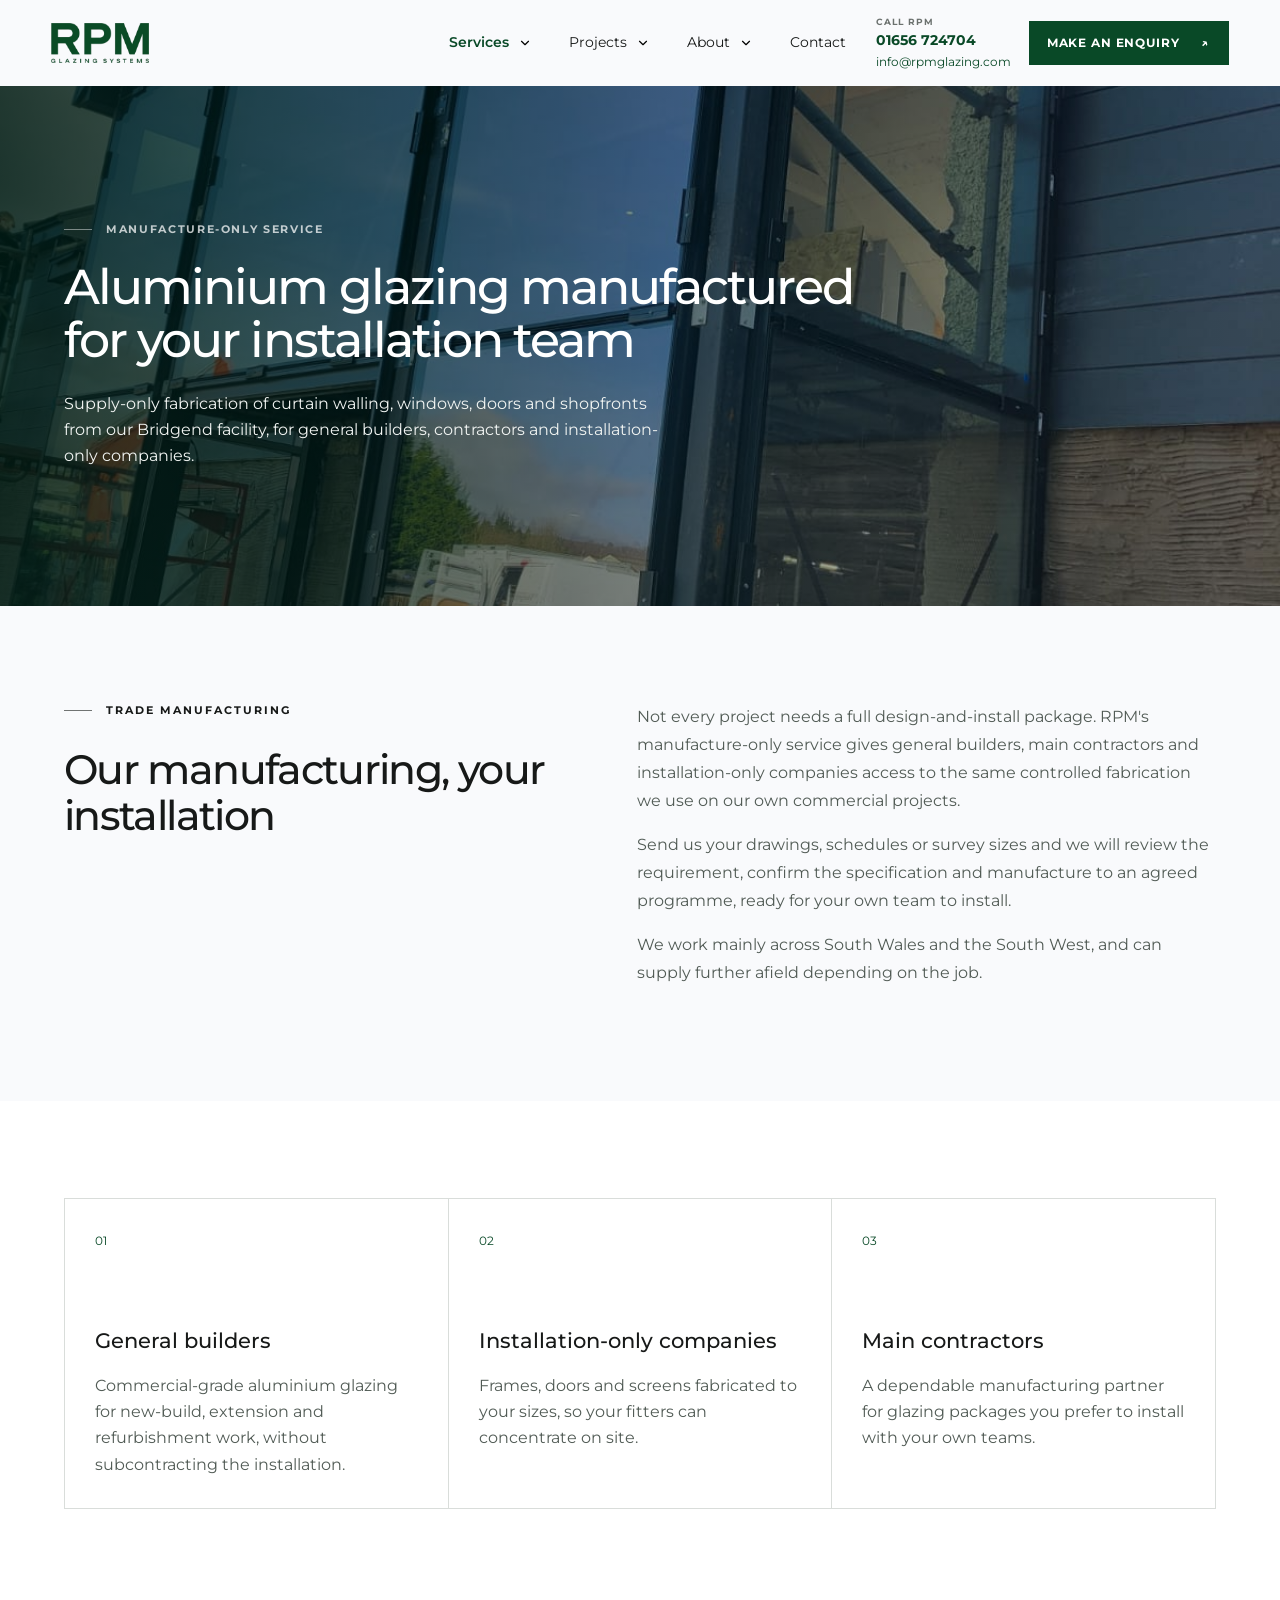
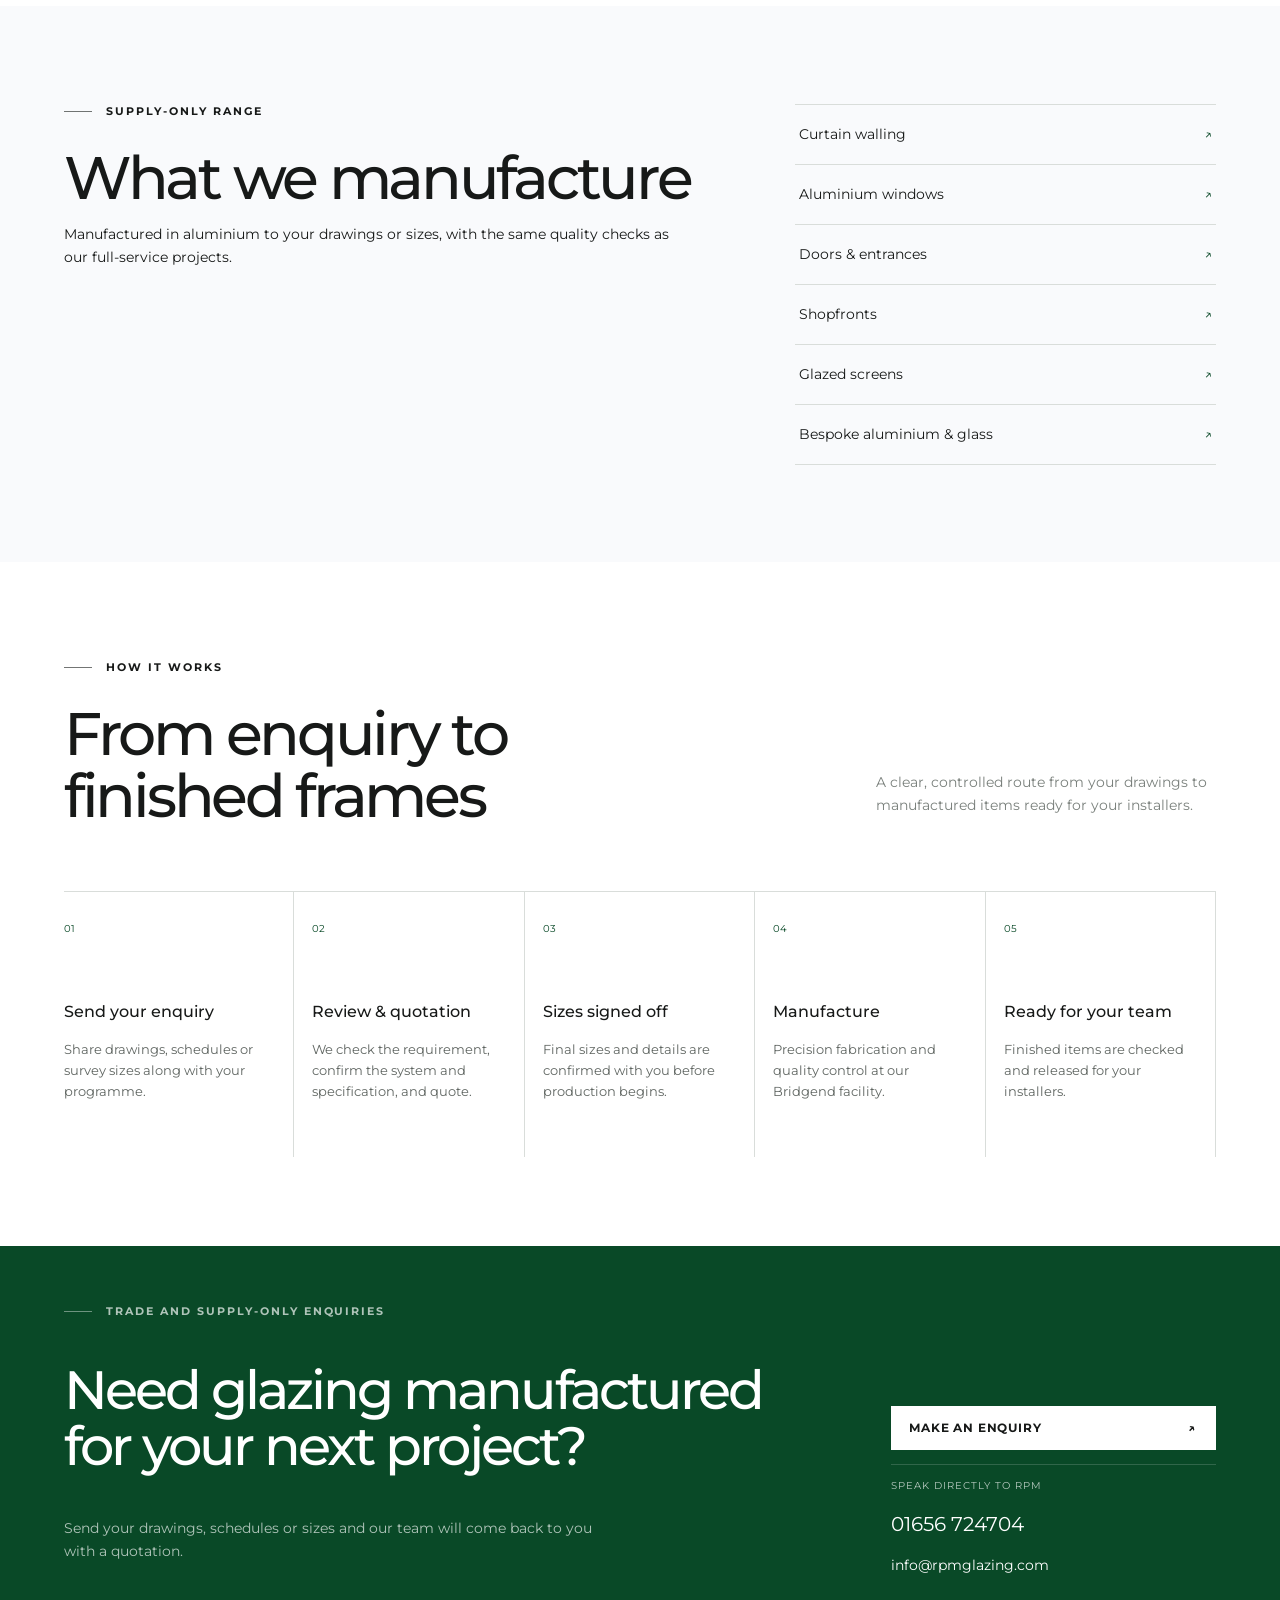
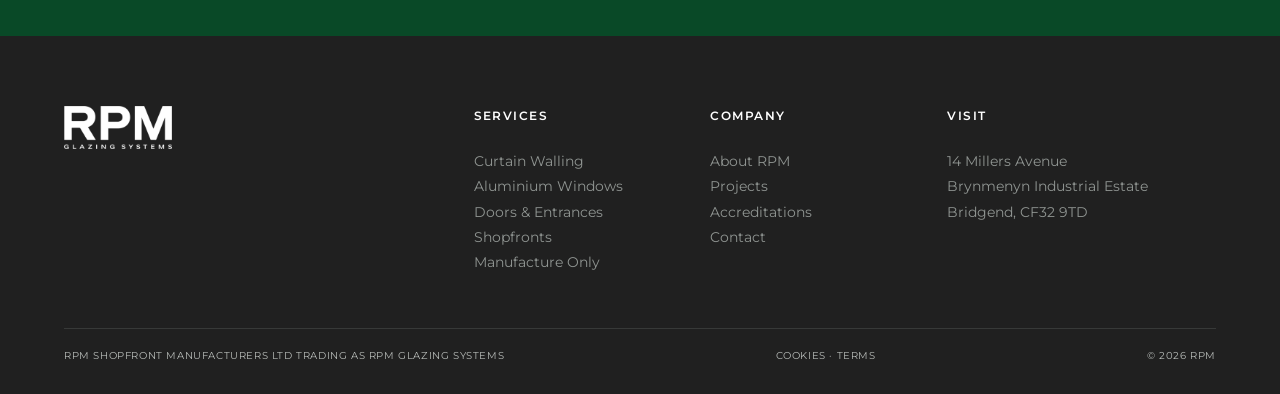
==== manufacture-only/index.html @ 8b3a4f28 "Add ACF-driven Manufacture Only service page Adds a "Manufacture Only" page template and ACF field g" ====
<!doctype html>
<html lang="en-GB">
<head>
    <meta charset="UTF-8">
    <meta name="viewport" content="width=device-width, initial-scale=1">
    <title>Manufacture Only &#8211; RPM Glazing Systems</title>
<meta name='robots' content='noindex, nofollow' />
<link rel='stylesheet' id='rpm-glazing-css' href='theme/style.css' media='all' />
<link rel='stylesheet' id='rpm-readability-css' href='theme/assets/css/readability.css' media='all' />
<link rel="icon" href="uploads/rpm-icon-original.png" sizes="32x32" />
<link rel="icon" href="uploads/rpm-icon-original.png" sizes="192x192" />
<link rel="apple-touch-icon" href="uploads/rpm-icon-original.png" />
<meta name="msapplication-TileImage" content="uploads/rpm-icon-original.png" />
</head>
<body class="wp-singular page-template-default page page-template-template-manufacture-only page-child parent-pageid-14 wp-embed-responsive wp-theme-rpm-glazing rpm-theme">
<a class="screen-reader-text" href="#main-content">Skip to content</a>
<header class="site-header rpm-shell">
    <div class="site-header__inner">
        <a class="site-logo" href="http://rpmshopfronts.itcscloud.co.uk/" aria-label="RPM Glazing Systems home">
            <img width="592" height="237" src="uploads/rpm-logo-original.png" class="rpm-brand-image" alt="RPM Glazing Systems" loading="eager" decoding="async" fetchpriority="high" sizes="(max-width: 592px) 100vw, 592px" />        </a>
        <button class="site-header__toggle" type="button" aria-expanded="false" aria-controls="primary-navigation" aria-label="Open navigation">
            <span></span><span></span>
        </button>
        <nav class="site-nav" id="primary-navigation" aria-label="Primary navigation">
            <ul id="menu-primary-navigation" class="menu"><li id="menu-item-26" class="menu-item menu-item-type-custom menu-item-object-custom current-menu-ancestor current-menu-parent menu-item-has-children menu-item-26"><a href="http://rpmshopfronts.itcscloud.co.uk/services/">Services</a><button class="submenu-toggle" type="button" aria-expanded="false" aria-controls="rpm-submenu-26" aria-label="Show Services pages"><img class="submenu-icon" src="theme/assets/images/chevron-down.svg" width="14" height="14" alt="" aria-hidden="true"></button><ul class="sub-menu" id="rpm-submenu-26">	<li id="menu-item-64" class="menu-item menu-item-type-post_type menu-item-object-page menu-item-64"><a href="http://rpmshopfronts.itcscloud.co.uk/services/curtain-walling/">Curtain Walling</a></li>
	<li id="menu-item-65" class="menu-item menu-item-type-post_type menu-item-object-page menu-item-65"><a href="http://rpmshopfronts.itcscloud.co.uk/services/aluminium-windows/">Aluminium Windows</a></li>
	<li id="menu-item-66" class="menu-item menu-item-type-post_type menu-item-object-page menu-item-66"><a href="http://rpmshopfronts.itcscloud.co.uk/services/doors-entrances/">Doors &#038; Entrances</a></li>
	<li id="menu-item-67" class="menu-item menu-item-type-post_type menu-item-object-page menu-item-67"><a href="http://rpmshopfronts.itcscloud.co.uk/services/shopfronts/">Shopfronts</a></li>
	<li id="menu-item-68" class="menu-item menu-item-type-post_type menu-item-object-page menu-item-68"><a href="http://rpmshopfronts.itcscloud.co.uk/services/rooflights-aovs/">Rooflights &#038; AOVs</a></li>
	<li class="menu-item current-menu-item"><a href="#" aria-current="page">Manufacture Only</a></li>
	<li id="menu-item-69" class="menu-item menu-item-type-post_type menu-item-object-page menu-item-69"><a href="http://rpmshopfronts.itcscloud.co.uk/services/bespoke-glazing/">Bespoke Glazing</a></li>
</ul>
</li>
<li id="menu-item-27" class="menu-item menu-item-type-custom menu-item-object-custom menu-item-has-children menu-item-27"><a href="http://rpmshopfronts.itcscloud.co.uk/projects/">Projects</a><button class="submenu-toggle" type="button" aria-expanded="false" aria-controls="rpm-submenu-27" aria-label="Show Projects pages"><img class="submenu-icon" src="theme/assets/images/chevron-down.svg" width="14" height="14" alt="" aria-hidden="true"></button><ul class="sub-menu" id="rpm-submenu-27">	<li id="menu-item-70" class="menu-item menu-item-type-post_type menu-item-object-rpm_project menu-item-70"><a href="http://rpmshopfronts.itcscloud.co.uk/projects/volvo-bristol/">Volvo, Bristol</a></li>
	<li id="menu-item-71" class="menu-item menu-item-type-post_type menu-item-object-rpm_project menu-item-71"><a href="http://rpmshopfronts.itcscloud.co.uk/projects/bristol-airport/">Bristol Airport</a></li>
	<li id="menu-item-72" class="menu-item menu-item-type-post_type menu-item-object-rpm_project menu-item-72"><a href="http://rpmshopfronts.itcscloud.co.uk/projects/bmw-cardiff/">BMW, Cardiff</a></li>
	<li id="menu-item-73" class="menu-item menu-item-type-post_type menu-item-object-rpm_project menu-item-73"><a href="http://rpmshopfronts.itcscloud.co.uk/projects/cubex-bristol/">Cubex, Bristol</a></li>
</ul>
</li>
<li id="menu-item-28" class="menu-item menu-item-type-custom menu-item-object-custom menu-item-has-children menu-item-28"><a href="http://rpmshopfronts.itcscloud.co.uk/about-rpm/">About</a><button class="submenu-toggle" type="button" aria-expanded="false" aria-controls="rpm-submenu-28" aria-label="Show About pages"><img class="submenu-icon" src="theme/assets/images/chevron-down.svg" width="14" height="14" alt="" aria-hidden="true"></button><ul class="sub-menu" id="rpm-submenu-28">	<li id="menu-item-74" class="menu-item menu-item-type-post_type menu-item-object-page menu-item-74"><a href="http://rpmshopfronts.itcscloud.co.uk/accreditations/">Accreditations</a></li>
</ul>
</li>
<li id="menu-item-75" class="menu-item menu-item-type-post_type menu-item-object-page menu-item-75"><a href="http://rpmshopfronts.itcscloud.co.uk/contact/">Contact</a></li>
</ul>            <div class="site-nav__mobile-actions">
                <a class="rpm-button rpm-button--green" href="http://rpmshopfronts.itcscloud.co.uk/contact/">Make an enquiry</a>
                <a href="tel:01656724704">Call RPM 01656 724704</a>
                                    <a class="site-header__email" href="mailto:info@rpmglazing.com">info@rpmglazing.com</a>
                            </div>
        </nav>
        <div class="site-header__contact">
            <a class="site-header__phone" href="tel:01656724704">
                <span>Call RPM</span>
                <strong>01656 724704</strong>
            </a>
                            <a class="site-header__email" href="mailto:info@rpmglazing.com">info@rpmglazing.com</a>
                    </div>
        <a class="rpm-button rpm-button--green site-header__cta" href="http://rpmshopfronts.itcscloud.co.uk/contact/">Make an enquiry</a>
    </div>
</header>

<main id="main-content" class="rpm-shell">
    <section class="inner-hero" style="background-image:url('uploads/project-april-12-original.jpg')">
        <div class="rpm-wrap inner-hero__content">
            <p class="rpm-eyebrow">Manufacture-only service</p>            <h1 class="rpm-title">Aluminium glazing manufactured for your installation team</h1>
            <p>Supply-only fabrication of curtain walling, windows, doors and shopfronts from our Bridgend facility, for general builders, contractors and installation-only companies.</p>        </div>
    </section>

        <section class="rpm-section rpm-section--pale">
        <div class="rpm-wrap inner-intro">
            <div>
                <p class="rpm-eyebrow">Trade manufacturing</p>                <h2 class="rpm-section-title">Our manufacturing, your installation</h2>            </div>
            <div class="inner-intro__body">
                <p>Not every project needs a full design-and-install package. RPM's manufacture-only service gives general builders, main contractors and installation-only companies access to the same controlled fabrication we use on our own commercial projects.</p>
<p>Send us your drawings, schedules or survey sizes and we will review the requirement, confirm the specification and manufacture to an agreed programme, ready for your own team to install.</p>
<p>We work mainly across South Wales and the South West, and can supply further afield depending on the job.</p>            </div>
        </div>
    </section>
    
        <section class="rpm-section rpm-section--white">
        <div class="rpm-wrap">
            <div class="highlights-grid">
                                    <article class="highlight">
                        <small>01</small>
                        <h3>General builders</h3>
                        <p>Commercial-grade aluminium glazing for new-build, extension and refurbishment work, without subcontracting the installation.</p>                    </article>
                                    <article class="highlight">
                        <small>02</small>
                        <h3>Installation-only companies</h3>
                        <p>Frames, doors and screens fabricated to your sizes, so your fitters can concentrate on site.</p>                    </article>
                                    <article class="highlight">
                        <small>03</small>
                        <h3>Main contractors</h3>
                        <p>A dependable manufacturing partner for glazing packages you prefer to install with your own teams.</p>                    </article>
                            </div>
        </div>
    </section>
    
        <section class="rpm-section rpm-section--pale">
        <div class="rpm-wrap service-detail-grid">
            <div>
                <p class="rpm-eyebrow">Supply-only range</p>                <h2 class="rpm-section-title">What we manufacture</h2>                <p>Manufactured in aluminium to your drawings or sizes, with the same quality checks as our full-service projects.</p>            </div>
            <ul class="service-detail-list">
                                    <li>Curtain walling</li>
                                    <li>Aluminium windows</li>
                                    <li>Doors &amp; entrances</li>
                                    <li>Shopfronts</li>
                                    <li>Glazed screens</li>
                                    <li>Bespoke aluminium &amp; glass</li>
                            </ul>
        </div>
    </section>
    
        <section class="rpm-section rpm-section--white home-process">
        <div class="rpm-wrap">
            <p class="rpm-eyebrow">How it works</p>            <div class="process-heading">
                <h2 class="rpm-section-title">From enquiry to finished frames</h2>                <p>A clear, controlled route from your drawings to manufactured items ready for your installers.</p>            </div>
            <div class="process-grid">
                                    <article class="process-step">
                        <small>01</small>
                        <h3>Send your enquiry</h3>
                        <p>Share drawings, schedules or survey sizes along with your programme.</p>                    </article>
                                    <article class="process-step">
                        <small>02</small>
                        <h3>Review &amp; quotation</h3>
                        <p>We check the requirement, confirm the system and specification, and quote.</p>                    </article>
                                    <article class="process-step">
                        <small>03</small>
                        <h3>Sizes signed off</h3>
                        <p>Final sizes and details are confirmed with you before production begins.</p>                    </article>
                                    <article class="process-step">
                        <small>04</small>
                        <h3>Manufacture</h3>
                        <p>Precision fabrication and quality control at our Bridgend facility.</p>                    </article>
                                    <article class="process-step">
                        <small>05</small>
                        <h3>Ready for your team</h3>
                        <p>Finished items are checked and released for your installers.</p>                    </article>
                            </div>
        </div>
    </section>
    
        <section class="rpm-section rpm-section--green enquiry-strip">
        <div class="rpm-wrap enquiry-strip__inner">
            <div>
                <p class="rpm-eyebrow">Trade and supply-only enquiries</p>                <h2 class="rpm-section-title">Need glazing manufactured for your next project?</h2>
                <p>Send your drawings, schedules or sizes and our team will come back to you with a quotation.</p>            </div>
            <div class="enquiry-strip__action">
                                    <a class="rpm-button" href="http://rpmshopfronts.itcscloud.co.uk/contact/">Make an enquiry</a>
                                                    <small>Speak directly to RPM</small>                    <a href="tel:01656724704"><strong>01656 724704</strong></a>
                                                    <a href="mailto:info@rpmglazing.com">info@rpmglazing.com</a>
                            </div>
        </div>
    </section>
    </main>
<footer class="site-footer rpm-shell">
    <div class="site-footer__grid">
        <div class="site-footer__brand">
            <a class="site-footer__logo" href="http://rpmshopfronts.itcscloud.co.uk/" aria-label="RPM Glazing Systems home">
                <img width="592" height="237" src="uploads/rpm-logo-light-original.png" class="rpm-brand-image" alt="RPM Glazing Systems" loading="eager" decoding="async" sizes="(max-width: 592px) 100vw, 592px" />            </a>
        </div>
        <div>
            <h2 class="site-footer__heading">Services</h2>
            <ul>
                                    <li><a href="http://rpmshopfronts.itcscloud.co.uk/services/curtain-walling/">Curtain Walling</a></li>
                                    <li><a href="http://rpmshopfronts.itcscloud.co.uk/services/aluminium-windows/">Aluminium Windows</a></li>
                                    <li><a href="http://rpmshopfronts.itcscloud.co.uk/services/doors-entrances/">Doors &amp; Entrances</a></li>
                                    <li><a href="http://rpmshopfronts.itcscloud.co.uk/services/shopfronts/">Shopfronts</a></li>
                                    <li><a href="#">Manufacture Only</a></li>
                            </ul>
        </div>
        <div>
            <h2 class="site-footer__heading">Company</h2>
            <ul>
                <li><a href="http://rpmshopfronts.itcscloud.co.uk/about-rpm/">About RPM</a></li>
                <li><a href="http://rpmshopfronts.itcscloud.co.uk/projects/">Projects</a></li>
                <li><a href="http://rpmshopfronts.itcscloud.co.uk/accreditations/">Accreditations</a></li>
                <li><a href="http://rpmshopfronts.itcscloud.co.uk/contact/">Contact</a></li>
            </ul>
        </div>
        <div>
            <h2 class="site-footer__heading">Visit</h2>
            <address>14 Millers Avenue<br />
Brynmenyn Industrial Estate<br />
Bridgend, CF32 9TD</address>
        </div>
    </div>
    <div class="site-footer__bottom">
        <span>RPM Shopfront Manufacturers Ltd trading as RPM Glazing Systems</span>
        <span><a href="http://rpmshopfronts.itcscloud.co.uk/cookie-policy/">Cookies</a> · <a href="http://rpmshopfronts.itcscloud.co.uk/terms-of-use/">Terms</a></span>
        <span>© 2026 RPM</span>
    </div>
</footer>

<script id="rpm-glazing-js" src="theme/assets/js/site.js"></script>

</body>
</html>
---- manufacture-only/theme/style.css ----
/*
Theme Name: RPM Glazing Systems
Theme URI: https://rpmshopfronts.itcscloud.co.uk/
Author: ITCS
Description: Bespoke ACF-powered theme for RPM Glazing Systems.
Version: 1.2.5
Text Domain: rpm-glazing
*/

@font-face {
  font-family: Montserrat;
  src: url('assets/fonts/Montserrat.ttf') format('truetype');
  font-style: normal;
  font-weight: 100 900;
  font-display: swap;
}

:root {
  --rpm-green: #094927;
  --rpm-green-dark: #063a1f;
  --rpm-black: #202020;
  --rpm-ink: #171918;
  --rpm-muted: #6f7471;
  --rpm-line: #d9ddda;
  --rpm-pale: #f9fafc;
  --rpm-contact: #eef2f3;
  --rpm-white: #ffffff;
  --rpm-gutter: clamp(24px, 5vw, 76px);
  --rpm-section: clamp(84px, 7.6vw, 110px);
  --rpm-display: clamp(3.2rem, 5.3vw, 4.75rem);
}

* { box-sizing: border-box; }
html { scroll-behavior: smooth; }
body {
  margin: 0;
  background: var(--rpm-pale);
  color: var(--rpm-ink);
  font-family: Montserrat, Arial, sans-serif;
  font-size: 14px;
  line-height: 1.55;
  -webkit-font-smoothing: antialiased;
}
body.menu-open { overflow: hidden; }
img { display: block; max-width: 100%; height: auto; }
a { color: inherit; text-decoration: none; }
a:focus-visible, button:focus-visible { outline: 2px solid currentColor; outline-offset: 5px; }
button, input, select, textarea { font: inherit; }

.screen-reader-text {
  position: absolute !important;
  width: 1px; height: 1px;
  overflow: hidden;
  clip: rect(1px, 1px, 1px, 1px);
  white-space: nowrap;
}
.screen-reader-text:focus,
.screen-reader-text:focus-visible {
  width: auto;
  height: auto;
  clip: auto;
  overflow: visible;
  white-space: normal;
  top: 12px;
  left: 12px;
  z-index: 1000;
  padding: 12px 16px;
  background: #fff;
  color: var(--rpm-ink);
  box-shadow: 0 0 0 3px var(--rpm-green);
}

.rpm-shell { width: 100%; margin-inline: auto; }
.rpm-wrap { width: 100%; padding-inline: var(--rpm-gutter); }
.rpm-section { padding-block: var(--rpm-section); }
.rpm-section--white { background: #fff; }
.rpm-section--pale { background: var(--rpm-pale); }
.rpm-section--dark { background: var(--rpm-black); color: #fff; }
.rpm-section--green { background: var(--rpm-green); color: #fff; }

.rpm-eyebrow {
  display: flex;
  align-items: center;
  gap: 14px;
  margin: 0 0 44px;
  color: inherit;
  font-size: .69rem;
  font-weight: 700;
  letter-spacing: .19em;
  line-height: 1.2;
  text-transform: uppercase;
}
.rpm-eyebrow::before { content: ""; width: 28px; height: 1px; background: currentColor; opacity: .6; }
.rpm-display,
.rpm-title,
.rpm-section-title {
  margin: 0;
  font-weight: 400;
  letter-spacing: -.055em;
  line-height: .98;
}
.rpm-display { font-size: var(--rpm-display); }
.rpm-title { font-size: clamp(3rem, 5.4vw, 6rem); }
.rpm-section-title { font-size: clamp(2.7rem, 4.6vw, 5.1rem); }
.rpm-copy { color: var(--rpm-muted); }
.rpm-copy p:first-child { margin-top: 0; }
.rpm-copy p:last-child { margin-bottom: 0; }

.rpm-button,
.rpm-text-link {
  display: inline-flex;
  align-items: center;
  justify-content: space-between;
  gap: 34px;
  font-size: .57rem;
  font-weight: 700;
  letter-spacing: .11em;
  text-transform: uppercase;
}
.rpm-button { min-width: 154px; padding: 17px 18px; background: #fff; color: var(--rpm-ink); }
.rpm-button--green { background: var(--rpm-green); color: #fff; }
.rpm-button--dark { background: var(--rpm-black); color: #fff; }
.rpm-button { transition: background-color .18s, color .18s, box-shadow .18s; }
.rpm-button:hover { background: #e4ebe7; color: var(--rpm-green); box-shadow: inset 0 0 0 1px currentColor; }
.rpm-button--green:hover, .rpm-button--dark:hover { background: #126b3d; color: #fff; }
.rpm-text-link:hover { color: var(--rpm-green); }
.rpm-section--green .rpm-text-link:hover { color: #fff; }
.rpm-button:disabled { cursor: wait; opacity: .65; }
.rpm-button::after,
.rpm-text-link::after { content: "↗" / ""; width: 10px; flex: 0 0 10px; font-size: 12px; line-height: 1; }
.rpm-text-link { padding: 0 0 8px; border-bottom: 1px solid currentColor; }

/* Header */
.site-header { position: relative; z-index: 50; min-height: 88px; background: #fff; }
.site-header__inner { min-height: 88px; display: flex; align-items: center; gap: 34px; padding-inline: var(--rpm-gutter); }
.site-logo { display: inline-grid; color: var(--rpm-green); line-height: 1; margin-right: auto; }
.site-logo .rpm-brand-image { width: 108px; height: auto; object-fit: contain; }
.site-footer__logo .rpm-brand-image { width: 108px; height: auto; object-fit: contain; filter: brightness(0) invert(1); }
.site-logo__rpm { font-size: 2.25rem; font-weight: 800; letter-spacing: -.05em; }
.site-logo__sub { margin-top: 2px; font-size: .46rem; font-weight: 700; letter-spacing: .27em; }
.site-nav ul { display: flex; align-items: center; gap: 32px; list-style: none; margin: 0; padding: 0; }
.site-nav__mobile-actions { display: none; }
.site-nav a { font-size: .68rem; }
.site-nav a:hover, .site-nav .current-menu-item > a { color: var(--rpm-green); }
.site-header__phone { display: grid; gap: 1px; }
.site-header__phone span { color: #6b716e; font-size: .53rem; font-weight: 700; letter-spacing: .12em; text-transform: uppercase; }
.site-header__phone strong { color: var(--rpm-green); font-size: .92rem; }
.site-header__cta { min-width: 154px; }
.site-header__toggle { display: none; border: 0; background: none; padding: 8px; }
.site-header__toggle span { display: block; width: 27px; height: 2px; margin: 6px 0; background: var(--rpm-ink); }

/* Home hero */
.home-hero {
  position: relative;
  min-height: min(821px, calc(100vh - 88px));
  display: flex;
  align-items: stretch;
  overflow: hidden;
  color: #fff;
  background: #18302b top center / contain no-repeat;
}
.home-hero::before { content: ""; position: absolute; inset: 0; background: linear-gradient(90deg, rgba(0,31,24,.72) 0%, rgba(0,21,18,.3) 55%, rgba(0,0,0,.1) 100%); }
.home-hero__inner { position: relative; z-index: 1; width: 100%; display: flex; flex-direction: column; padding: 64px var(--rpm-gutter) 58px; }
.home-hero__title { max-width: 1100px; margin-top: auto; }
.home-hero__title strong { display: block; font-weight: 600; }
.home-hero__title span { display: block; font-weight: 300; }
.home-hero__bottom { display: grid; grid-template-columns: 1fr auto auto auto; align-items: end; gap: 16px; margin-top: 64px; }
.home-hero__summary { max-width: 460px; margin: 0; color: rgba(255,255,255,.9); }
.home-hero__phone { min-width: 175px; padding: 12px 17px; border: 1px solid rgba(255,255,255,.5); }
.home-hero__phone span, .home-hero__team span { display: block; font-size: .57rem; letter-spacing: .13em; text-transform: uppercase; opacity: .7; }
.home-hero__phone strong { font-size: 1rem; }
.home-hero__team { min-width: 170px; padding: 8px 0 8px 26px; border-left: 1px solid rgba(255,255,255,.35); }
.home-hero__team strong { display: block; font-size: 1.05rem; }

.rpm-proofbar { background: #fff; }
.rpm-proofbar__inner { display: grid; grid-template-columns: 1fr repeat(4, auto); gap: 32px; align-items: center; min-height: 80px; }
.rpm-proofbar p { margin: 0; color: #5f6561; font-size: .72rem; }
.rpm-proofbar strong { display: block; font-size: .82rem; }
.rpm-proofbar small { color: #626963; font-size: .55rem; letter-spacing: .08em; text-transform: uppercase; }

.overview__grid { display: grid; grid-template-columns: 1fr .88fr 1.28fr; column-gap: clamp(40px, 4.9vw, 70px); row-gap: 65px; align-items: start; }
.overview__grid .rpm-section-title { grid-column: 2 / 4; margin-bottom: 0; font-size: clamp(2.7rem, 3.85vw, 4.5rem); }
.overview__spacer { grid-row: 2; }
.overview__copy { grid-row: 2; color: #5e6460; }
.overview__copy p { margin-top: 0; max-width: 340px; }
.overview__copy .rpm-text-link { margin-top: 28px; }

.services-grid { display: grid; grid-template-columns: repeat(3, 1fr); margin-top: 76px; border-top: 1px solid #414342; border-left: 1px solid #414342; }
.rpm-section--dark > .rpm-wrap > .rpm-section-title { max-width: 600px; }
.service-card { min-height: 260px; display: flex; flex-direction: column; padding: 28px 24px; border-right: 1px solid #414342; border-bottom: 1px solid #414342; transition: background .25s, color .25s; }
.service-card:hover { background: var(--rpm-green); }
.service-card__number { color: #818682; font-size: .65rem; }
.service-card h3 { margin: auto 0 12px; font-size: 1.45rem; font-weight: 400; letter-spacing: -.025em; }
.service-card p { max-width: 260px; margin: 0; color: #b0b6b2; font-size: .75rem; }
.service-card__arrow { align-self: flex-end; margin-top: 12px; }

.portfolio-heading { display: grid; grid-template-columns: 1.6fr .65fr; gap: 60px; align-items: end; margin-bottom: 68px; }
.portfolio-heading .rpm-section-title { max-width: 620px; }
.portfolio-heading p { margin: 0 0 10px; color: #7b807d; }
.portfolio-action { margin: 54px 0 0; }
.projects-grid { display: grid; grid-template-columns: 1.65fr 1fr; gap: 42px 24px; align-items: start; }
.project-card { min-width: 0; }
.home .project-card:nth-child(1) { grid-column: 1; grid-row: 1 / span 2; }
.home .project-card:nth-child(2) { grid-column: 2; grid-row: 1; }
.home .project-card:nth-child(3) { grid-column: 2; grid-row: 2; }
.home .project-card:nth-child(4) { grid-column: 1; grid-row: 3; }
.project-card__image { position: relative; overflow: hidden; aspect-ratio: 16 / 10; background: #dfe4e2; }
.project-card--large .project-card__image { aspect-ratio: 4 / 3; }
.project-card:not(.project-card--large) .project-card__image { aspect-ratio: 2 / 1; }
.home .project-card:nth-child(4) .project-card__image { aspect-ratio: 3 / 1; }
.project-card__image img { width: 100%; height: 100%; object-fit: cover; transition: transform .5s ease; }
.project-card:hover img { transform: scale(1.025); }
.project-card__meta { margin-top: 10px; padding-top: 14px; border-top: 1px solid var(--rpm-line); display: grid; grid-template-columns: 1fr auto; gap: 4px 12px; align-items: end; }
.project-card__meta small { grid-column: 1 / -1; }
.project-card__meta small { display: block; margin-bottom: 5px; color: #5f6561; font-size: .6rem; letter-spacing: .12em; text-transform: uppercase; }
.project-card__meta h3 { margin: 0; font-size: 1.22rem; font-weight: 400; }
.project-card__meta p { margin: 0 0 3px; color: #626963; font-size: .57rem; text-align: right; max-width: 220px; }

.enquiry-strip.rpm-section { padding-block: 56px; }
.enquiry-strip__inner { display: grid; grid-template-columns: 1fr 320px; gap: 80px; align-items: center; }
.enquiry-strip p { max-width: 640px; color: rgba(255,255,255,.68); }
.enquiry-strip__action { display: grid; gap: 14px; }
.enquiry-strip__action small { padding-top: 13px; border-top: 1px solid rgba(255,255,255,.23); letter-spacing: .1em; text-transform: uppercase; opacity: .7; }
.enquiry-strip__action strong { font-size: 1.45rem; font-weight: 400; }

.spotlight { position: relative; min-height: 580px; display: flex; align-items: center; color: #fff; background: #4a5952 center / cover no-repeat; }
.spotlight::before { content: ""; position: absolute; inset: 0; background: linear-gradient(90deg,rgba(0,22,16,.76),rgba(0,0,0,.05) 70%); }
.spotlight__content { position: relative; z-index: 1; max-width: 640px; padding-block: 90px; }
.spotlight__content p { max-width: 520px; color: rgba(255,255,255,.75); }
.spotlight__caption { display: block; margin-top: 64px; color: #fff; font-size: .57rem; letter-spacing: .12em; text-transform: uppercase; }

.process-heading { display: grid; grid-template-columns: 1fr .45fr; gap: 70px; align-items: end; }
.process-heading .rpm-section-title { max-width: 620px; }
.process-heading p { margin: 0 0 10px; color: #7a807c; }
.process-grid { display: grid; grid-template-columns: repeat(5, 1fr); margin-top: 70px; border-top: 1px solid var(--rpm-line); }
.process-step { min-height: 220px; padding: 24px 28px; border-right: 1px solid var(--rpm-line); }
.process-step:first-child { border-left: 1px solid var(--rpm-line); }
.process-step small { color: var(--rpm-green); }
.process-step h3 { margin: 68px 0 12px; font-size: .95rem; font-weight: 400; }
.process-step p { color: #5f6561; font-size: .72rem; }

.quality-grid { display: grid; grid-template-columns: 1fr 1fr; gap: 90px; align-items: center; }
.quality-copy p { max-width: 560px; color: rgba(255,255,255,.88); }
.quality-metrics { display: grid; grid-template-columns: repeat(2, 1fr); border-top: 1px solid rgba(255,255,255,.22); border-left: 1px solid rgba(255,255,255,.22); }
.quality-metric { min-height: 220px; display: flex; flex-direction: column; justify-content: space-between; padding: 28px; border-right: 1px solid rgba(255,255,255,.22); border-bottom: 1px solid rgba(255,255,255,.22); }
.quality-metric strong { font-size: 2rem; font-weight: 400; }
.quality-metric span { max-width: 150px; font-size: .63rem; letter-spacing: .08em; text-transform: uppercase; opacity: .88; }

/* Interior pages */
.inner-hero { position: relative; min-height: 620px; display: flex; align-items: flex-end; color: #fff; background: var(--rpm-green-dark) center / cover no-repeat; }
.inner-hero::before { content: ""; position: absolute; inset: 0; background: linear-gradient(90deg,rgba(0,27,18,.85),rgba(0,0,0,.12)); }
.inner-hero__content { position: relative; z-index: 1; max-width: 1030px; padding-block: 90px; }
.inner-hero__content p { max-width: 660px; margin: 34px 0 0; color: rgba(255,255,255,.73); font-size: 1.1rem; }
.inner-intro { display: grid; grid-template-columns: 1fr 1.2fr; gap: 90px; }
.inner-intro__body { color: #737976; font-size: 1.08rem; }
.inner-intro__body > *:first-child { margin-top: 0; }
.highlights-grid { display: grid; grid-template-columns: repeat(3, 1fr); border-top: 1px solid var(--rpm-line); border-left: 1px solid var(--rpm-line); }
.highlight { min-height: 250px; padding: 30px; border-right: 1px solid var(--rpm-line); border-bottom: 1px solid var(--rpm-line); }
.highlight small { color: var(--rpm-green); }
.highlight h3 { margin: 72px 0 14px; font-size: 1.28rem; font-weight: 400; }
.highlight p { margin: 0; color: #7a807d; font-size: .86rem; }
.service-detail-grid { display: grid; grid-template-columns: 1.2fr .8fr; gap: 100px; align-items: start; }
.service-detail-list { margin: 0; padding: 0; list-style: none; border-top: 1px solid var(--rpm-line); }
.service-detail-list li { display: flex; justify-content: space-between; padding: 18px 4px; border-bottom: 1px solid var(--rpm-line); }
.service-detail-list li::after { content: "↗"; color: var(--rpm-green); }

.archive-hero { padding-block: 110px 90px; background: #fff; }
.archive-hero__grid { display: grid; grid-template-columns: 1.5fr .65fr; gap: 70px; align-items: end; }
.archive-hero p { color: #767c78; }
.archive-projects { padding-top: 0; }
.archive-projects .projects-grid { grid-template-columns: repeat(2, 1fr); }
.archive-projects .project-card:nth-child(n) { grid-column: auto; }

.project-hero { position: relative; height: min(78vh, 860px); min-height: 560px; display: flex; align-items: end; color: #fff; background: #293c35 center / cover no-repeat; }
.project-hero::before { content: ""; position: absolute; inset: 0; background: linear-gradient(0deg,rgba(0,18,12,.82),rgba(0,0,0,.04) 65%); }
.project-hero__content { position: relative; z-index: 1; padding-bottom: 70px; }
.project-hero__meta { display: flex; gap: 22px; margin-bottom: 22px; font-size: .67rem; letter-spacing: .12em; text-transform: uppercase; }
.project-facts { display: grid; grid-template-columns: repeat(3, 1fr); border-top: 1px solid var(--rpm-line); border-left: 1px solid var(--rpm-line); }
.project-fact { min-height: 180px; padding: 28px; border-right: 1px solid var(--rpm-line); border-bottom: 1px solid var(--rpm-line); }
.project-fact small { display: block; margin-bottom: 62px; color: #8c918e; letter-spacing: .1em; text-transform: uppercase; }
.project-fact strong { font-size: 1.15rem; font-weight: 400; }

/* Form */
.contact-layout { display: grid; grid-template-columns: .8fr 1.2fr; gap: 100px; align-items: start; }
.contact-copy p { color: #5f6561; }
.rpm-contact-section { padding-block: 72px; background: var(--rpm-contact); }
.contact-callout { display: block; width: min(100%, 288px); margin-top: 40px; padding: 18px 20px; background: var(--rpm-green); color: #fff; }
.contact-callout small { display: block; opacity: .65; text-transform: uppercase; }
.contact-callout strong { display: block; margin-top: 5px; font-size: 1.35rem; font-weight: 400; }
.rpm-form { display: grid; grid-template-columns: repeat(2, 1fr); gap: 26px 24px; padding: 42px; background: #fff; border: 1px solid var(--rpm-line); }
.rpm-field { display: grid; gap: 9px; }
.rpm-field--full { grid-column: 1 / -1; }
.rpm-field label { font-size: .62rem; font-weight: 700; letter-spacing: .1em; text-transform: uppercase; }
.rpm-field input, .rpm-field select, .rpm-field textarea { width: 100%; border: 0; border-bottom: 1px solid #747a76; border-radius: 0; outline: 0; background: transparent; color: var(--rpm-ink); padding: 12px 0; }
.rpm-field textarea { min-height: 112px; resize: vertical; }
.rpm-field input:focus, .rpm-field select:focus, .rpm-field textarea:focus { border-color: var(--rpm-green); }
.rpm-field input:focus-visible, .rpm-field select:focus-visible, .rpm-field textarea:focus-visible { outline: 3px solid rgba(0,90,50,.28); outline-offset: 4px; }
.rpm-honeypot { position: absolute !important; left: -10000px !important; width: 1px !important; height: 1px !important; overflow: hidden !important; }
.rpm-form__footer { grid-column: 1 / -1; display: flex; align-items: center; gap: 22px; }
.rpm-form__submit { background: var(--rpm-pale); color: var(--rpm-green); }
.rpm-form__status { font-size: .78rem; color: #727875; }

/* Footer */
.site-footer { background: var(--rpm-black); color: #fff; padding: 56px var(--rpm-gutter) 20px; }
.site-footer__grid { display: grid; grid-template-columns: 1.3fr repeat(3, 1fr); gap: 60px; padding-bottom: 48px; }
.site-footer__logo { display: inline-flex; align-items: center; gap: 10px; color: var(--rpm-green); line-height: .9; }
.site-footer__logo strong { font-size: 1.8rem; letter-spacing: -.06em; }
.site-footer__logo span { color: #fff; font-size: .44rem; font-weight: 700; letter-spacing: .11em; }
.site-footer h2 { color: #fff; }
.site-footer__heading { margin: 0 0 28px; font-size: .68rem; font-weight: 600; letter-spacing: .12em; text-transform: uppercase; }
.site-footer ul { list-style: none; margin: 0; padding: 0; }
.site-footer li { margin-bottom: 10px; color: #8f9491; font-size: .83rem; }
.site-footer address { color: #8f9491; font-size: .83rem; font-style: normal; }
.site-footer__bottom { display: flex; justify-content: space-between; gap: 30px; padding-top: 22px; border-top: 1px solid #373938; color: #b7bbb8; font-size: .6rem; letter-spacing: .06em; text-transform: uppercase; }

/* Measurements from the approved 6477px-wide reference, normalized to 1440px. */
@media (min-width: 1051px) {
  body { font-size: 12px; line-height: 1.75; }
  .rpm-eyebrow { font-size: 9px; letter-spacing: .18em; margin-bottom: 28px; }
  .rpm-section-title { font-size: clamp(48px, 4.6875vw, 75px); font-weight: 500; line-height: 1.03; }
  .rpm-button, .rpm-text-link { font-size: 8px; line-height: 1.25; gap: 26px; }
  .rpm-button { min-height: 38px; min-width: 156px; padding: 12px 14px; white-space: nowrap; gap: 14px; }
  .site-header, .site-header__inner { min-height: 86px; }
  .site-header { background: var(--rpm-pale); }
  .site-header__inner { padding-inline: 4vw; gap: 18px; }
  .site-logo .rpm-brand-image { width: 98px; }
  .site-nav ul { gap: 22px; }
  .site-nav a { font-size: 10px; }
  .site-header__phone span { font-size: 6px; }
  .site-header__phone strong { font-size: 12px; line-height: 1.4; }
  .site-header__cta { width: 156px; height: 38px; }
  .home-hero { min-height: min(832px, 57.78vw); background-size: contain; background-position: top center; }
  .home-hero__inner { padding-block: 64px 46px; }
  .home-hero__title { max-width: 1296px; font-size: clamp(60px, 5.9375vw, 95px); letter-spacing: -.06em; line-height: .9; }
  .home-hero__bottom { grid-template-columns: 1fr 156px 139px 84px 132px; gap: 8px; margin-top: 108px; }
  .home-hero__summary { max-width: 440px; font-size: 12px; line-height: 21px; }
  .home-hero__bottom > .rpm-button { min-height: 53px; }
  .home-hero__phone { min-width: 0; height: 53px; padding: 10px 12px; }
  .home-hero__phone span, .home-hero__team span { font-size: 6.5px; }
  .home-hero__phone strong { font-size: 11px; }
  .home-hero__team { grid-column: 5; min-width: 0; padding: 4px 0 4px 20px; }
  .home-hero__team strong { font-size: 14px; }
  .rpm-proofbar__inner { min-height: 82px; gap: 38px; }
  .rpm-proofbar p { font-size: 9px; }
  .rpm-proofbar strong { font-size: 10px; }
  .rpm-proofbar small { font-size: 7px; }
  .overview { padding-block: 110px 99px; }
  .overview__grid { grid-template-columns: 362fr 318fr 476fr; column-gap: 70px; row-gap: 82px; }
  .overview__grid > .rpm-eyebrow { margin: 0; }
  .overview__grid .rpm-section-title { font-size: clamp(42px, 4.0625vw, 65px); margin-top: 23px; }
  .overview__copy .rpm-text-link { margin-top: 29px; }
  .home .rpm-section--dark .rpm-section-title { max-width: 580px; }
  .services-grid { margin-top: 46px; }
  .service-card { min-height: 255px; padding: 28px 24px; }
  .service-card h3 { font-size: 21px; font-weight: 500; margin-bottom: 16px; }
  .service-card p { font-size: 10.5px; line-height: 15px; max-width: 245px; }
  .service-card__number { font-size: 7px; }
  .portfolio-heading { grid-template-columns: 1fr 330px; gap: 70px; margin-bottom: 58px; }
  .portfolio-heading .rpm-section-title { max-width: 560px; }
  .portfolio-heading p { line-height: 21px; }
  .projects-grid { grid-template-columns: 5fr 3fr; gap: 34px 21px; }
  .home-portfolio { padding-bottom: 85px; }
  .project-card__meta small { font-size: 7px; margin-bottom: 6px; }
  .project-card__meta h3 { font-size: 19.5px; font-weight: 500; }
  .project-card__meta p { font-size: 7px; }
  .home .project-card:nth-child(4) .project-card__image { aspect-ratio: 3.36 / 1; }
  .portfolio-action { margin-top: 54px; }
  .enquiry-strip.rpm-section { padding-block: 58px; }
  .enquiry-strip__inner { grid-template-columns: 1fr 325px; gap: 80px; }
  .enquiry-strip .rpm-section-title { font-size: 54px; }
  .enquiry-strip .rpm-eyebrow { margin-bottom: 44px; }
  .enquiry-strip p:not(.rpm-eyebrow) { margin-top: 43px; max-width: 530px; }
  .enquiry-strip__action { align-self: end; }
  .enquiry-strip__action strong { font-size: 19.5px; }
  .enquiry-strip__action small { font-size: 7px; }
  .spotlight { min-height: 586px; }
  .spotlight__content { max-width: 655px; padding-block: 96px; }
  .spotlight .rpm-section-title { font-size: 58.5px; max-width: 480px; }
  .spotlight__content p:not(.rpm-eyebrow) { max-width: 410px; }
  .spotlight__caption { font-size: 7px; margin-top: 69px; }
  .process-heading { grid-template-columns: 1fr 340px; }
  .home-process { padding-bottom: 89px; }
  .process-heading .rpm-section-title { max-width: 540px; }
  .process-grid { margin-top: 64px; }
  .process-step { min-height: 212px; padding: 24px 18px; }
  .process-step:first-child { padding-left: 0; border-left: 0; }
  .process-step small { font-size: 7px; }
  .process-step h3 { font-size: 14px; font-weight: 500; margin: 60px 0 14px; }
  .process-step p { font-size: 9px; line-height: 15px; max-width: 170px; }
  .quality-grid { grid-template-columns: 630fr 576fr; gap: 90px; }
  .home-quality { padding-block: 104.5px; }
  .quality-copy .rpm-section-title { font-size: 60px; }
  .quality-copy .rpm-eyebrow { margin-bottom: 43px; }
  .quality-metric { min-height: 230px; padding: 28px; }
  .quality-metric strong { font-size: 30px; }
  .quality-metric span { font-size: 7px; }
  .rpm-contact-section { padding-block: 61px 78px; }
  .contact-layout { grid-template-columns: 504fr 692fr; gap: 100px; align-items: center; }
  .contact-copy .rpm-section-title { font-size: 58.5px; }
  .contact-copy .rpm-eyebrow { margin-bottom: 43px; }
  .rpm-form { min-height: 623px; padding: 48px; row-gap: 30px; border: 0; }
  .rpm-field label, .rpm-form__submit, .rpm-form__status { font-family: 'Courier New', monospace; font-weight: 400; }
  .rpm-field label { font-size: 8px; }
  .rpm-field input, .rpm-field select, .rpm-field textarea { font-size: 10px; }
  .rpm-form__status { font-size: 9px; }
  .site-footer { padding-top: 70px; padding-bottom: 30px; }
  .site-footer__grid { grid-template-columns: 434fr 202fr 202fr 278fr; gap: 60px; padding-bottom: 53px; }
  .site-footer__heading { font-size: 8px; margin-bottom: 24px; }
  .site-footer li, .site-footer address { font-size: 10px; line-height: 18px; }
  .site-footer li { margin-bottom: 0; }
  .site-footer__bottom { font-size: 6px; padding-top: 18px; }
}

@media (max-width: 1050px) {
  .site-nav, .site-header__phone, .site-header__cta { display: none; }
  .site-header__toggle { display: block; }
  .site-nav.is-open { position: absolute; inset: 88px 0 auto; display: block; padding: 38px var(--rpm-gutter); background: #fff; box-shadow: 0 20px 30px rgba(0,0,0,.08); }
  .site-nav.is-open ul { align-items: flex-start; flex-direction: column; }
  .site-nav.is-open a { display: flex; align-items: center; min-height: 44px; }
  .site-nav.is-open { max-height: calc(100dvh - 88px); overflow-y: auto; }
  .site-nav.is-open .site-nav__mobile-actions { display: grid; gap: 16px; margin-top: 28px; padding-top: 24px; border-top: 1px solid var(--rpm-line); }
  .site-header__toggle { min-width: 44px; min-height: 44px; }
  .home-hero__bottom { grid-template-columns: 1fr auto; }
  .home-hero__team { display: none; }
  .rpm-proofbar__inner { grid-template-columns: 1fr repeat(4, auto); }
  .overview__grid { grid-template-columns: 1fr 1fr; }
  .overview__grid .rpm-section-title { grid-column: 1 / -1; }
  .overview__spacer { display: none; }
  .services-grid { grid-template-columns: repeat(2, 1fr); }
  .process-grid { grid-template-columns: repeat(3, 1fr); }
  .quality-grid, .contact-layout { gap: 55px; }
  .project-card__meta { grid-template-columns: 1fr; }
  .project-card__meta p { text-align: left; }
}

@media (max-width: 760px) {
  :root { --rpm-gutter: 22px; --rpm-section: 74px; }
  .site-header, .site-header__inner { min-height: 82px; }
  .site-logo__rpm { font-size: 1.85rem; }
  .site-nav.is-open { top: 82px; }
  .home-hero { min-height: 720px; }
  .home-hero { background-size: 100% auto; background-position: top center; }
  .home-hero__inner { padding-top: calc(55.8vw + 38px); }
  .home-hero__title { margin-top: 0; font-size: clamp(38px, 9.4vw, 60px); line-height: 1; }
  .home-hero__inner { padding-block: 48px 42px; }
  .home-hero__inner { padding-top: calc(55.8vw + 38px); }
  .home-hero__bottom { grid-template-columns: 1fr; margin-top: 54px; }
  .home-hero__phone { width: max-content; }
  .rpm-proofbar__inner { grid-template-columns: repeat(2, 1fr); padding-block: 26px; }
  .rpm-proofbar p { grid-column: 1 / -1; }
  .overview__grid, .portfolio-heading, .enquiry-strip__inner, .process-heading, .quality-grid, .inner-intro, .service-detail-grid, .archive-hero__grid, .contact-layout { grid-template-columns: 1fr; gap: 38px; }
  .overview__grid .rpm-section-title { margin-bottom: 8px; }
  .overview__copy { grid-row: auto; }
  .services-grid, .projects-grid, .archive-projects .projects-grid, .highlights-grid { grid-template-columns: 1fr; }
  .home .project-card:nth-child(n), .project-card:nth-child(n) { grid-column: auto; grid-row: auto; }
  .project-card__meta p { float: none; margin: 7px 0 0; }
  .enquiry-strip__action { width: 100%; }
  .spotlight { min-height: 600px; }
  .process-grid { grid-template-columns: 1fr; }
  .process-step { min-height: 180px; border-left: 1px solid var(--rpm-line); }
  .process-step h3 { margin-top: 52px; }
  .quality-metrics, .project-facts { grid-template-columns: 1fr 1fr; }
  .quality-metric { min-height: 170px; }
  .inner-hero { min-height: 540px; }
  .rpm-form { grid-template-columns: 1fr; padding: 28px 22px; }
  .rpm-form input, .rpm-form textarea, .rpm-form select { font-size: 16px; }
  .rpm-field--full, .rpm-form__footer { grid-column: auto; }
  .rpm-form__footer { align-items: flex-start; flex-direction: column; }
  .site-footer { padding-top: 65px; }
  .site-footer__grid { grid-template-columns: 1fr 1fr; gap: 48px 25px; }
  .site-footer__brand { grid-column: 1 / -1; }
  .site-footer__bottom { align-items: flex-start; flex-direction: column; }
}

@media (prefers-reduced-motion: reduce) {
  html { scroll-behavior: auto; }
  *, *::before, *::after { animation-duration: .01ms !important; transition-duration: .01ms !important; }
}

@media (max-width: 480px) {
  .project-facts { grid-template-columns: 1fr; }
  .project-fact { min-width: 0; overflow-wrap: anywhere; }
  .inner-hero .rpm-title { font-size: clamp(32px, 9vw, 43px); overflow-wrap: anywhere; }
  .project-hero__meta { flex-wrap: wrap; gap: 8px 18px; }
}
---- manufacture-only/theme/assets/css/readability.css ----
/* Shared readable type and full navigation; inner pages have their own scale. */
.rpm-detail-photograph { padding-block: clamp(32px, 4vw, 64px); background: #fff; }
.rpm-detail-photograph figure { margin: 0 auto; max-width: 1120px; min-width: 0; }
.rpm-detail-photograph .rpm-detail-photograph__lead { max-width: 1080px; }
.rpm-detail-photograph img { display: block; width: 100%; height: auto; max-width: 100%; }
.rpm-project-gallery { display: grid; grid-template-columns: repeat(2, minmax(0, 1fr)); gap: 32px; max-width: 1080px; margin: 36px auto 0; align-items: start; }
@media (max-width: 760px) {
  .rpm-project-gallery { grid-template-columns: 1fr; gap: 28px; margin-top: 28px; }
}
.rpm-photo-caption { margin: 14px 0 0; color: #515b55; font-size: 12px; line-height: 1.65; }
.rpm-photo-caption a { text-decoration: underline; text-underline-offset: 3px; margin-left: 6px; }
:root {
  --rpm-body-size: clamp(14px, calc(8px + .4167vw), 16px);
  --rpm-small-size: clamp(12px, .8vw, 14px);
  --rpm-inner-title: clamp(34px, 3.8vw, 60px);
}
body { font-size: var(--rpm-body-size); line-height: 1.65; }
.rpm-eyebrow { font-size: 11px; line-height: 1.4; }
.rpm-button, .rpm-text-link { font-size: 12px; line-height: 1.3; letter-spacing: .07em; }
.rpm-button { min-height: 44px; min-width: 200px; padding: 13px 18px; gap: 14px; white-space: nowrap; }
.site-header__cta { width: auto; height: auto; }
.site-nav a { font-size: 14px; }
.site-header__phone span { font-size: 9px; }
.site-header__phone strong { font-size: 14px; }
.site-header__contact { display: grid; flex-shrink: 0; gap: 2px; }
.site-header__email { font-size: 12px; line-height: 1.5; color: var(--rpm-green); white-space: nowrap; }
.site-header__email:hover { text-decoration: underline; text-underline-offset: 3px; }
.site-nav > ul { gap: 18px; }
.site-nav > ul > li { position: relative; display: flex; flex-wrap: wrap; align-items: center; gap: 2px; }
.submenu-toggle { display: inline-flex; justify-content: center; align-items: center; width: 28px; min-height: 44px; padding: 0; border: 0; background: transparent; color: var(--rpm-green); cursor: pointer; }
.submenu-icon { display: block; flex: 0 0 14px; width: 14px; height: 14px; transition: transform .18s; }
.submenu-toggle[aria-expanded="true"] .submenu-icon { transform: rotate(180deg); }
.site-nav .sub-menu { display: none; position: absolute; top: 100%; left: 0; width: 280px; padding: 12px 0; margin: 0; background: var(--rpm-pale); border: 0; border-top: 2px solid var(--rpm-green); box-shadow: 0 14px 24px #00000014; z-index: 80; }
.site-nav .submenu-open > .sub-menu { display: block; }
.site-nav .sub-menu li { display: block; width: 100%; margin: 0; }
.site-nav .sub-menu a { display: block; padding: 11px 12px; line-height: 1.4; font-size: 14px; }
.site-nav .sub-menu a:hover, .site-nav .sub-menu a:focus-visible { background: #eef3ef; }
.site-nav .current-menu-ancestor > a { color: var(--rpm-green); font-weight: 600; }
.home-hero__title { max-width: 100%; }
.home-hero__summary { font-size: var(--rpm-body-size); line-height: 1.65; }
.home-hero__phone span, .home-hero__team span { font-size: 9px; }
.home-hero__phone strong { font-size: 13px; }
.rpm-proofbar p { font-size: 12px; }
.rpm-proofbar strong { font-size: 13px; }
.rpm-proofbar small { font-size: 10px; }
.service-card p { font-size: clamp(13px, .78vw, 15px); line-height: 1.6; max-width: 290px; }
.service-card__number { font-size: 10px; }
.project-card__meta small, .project-card__meta p { font-size: 11px; }
.project-card__meta p { max-width: 270px; }
.process-step h3 { font-size: 16px; }
.process-step p { font-size: clamp(13px, .73vw, 14px); line-height: 1.6; max-width: 210px; }
.process-step small { font-size: 10px; }
.quality-metric span { font-size: 11px; line-height: 1.6; max-width: 190px; }
.spotlight__caption, .enquiry-strip__action small { font-size: 10px; }
.portfolio-heading p, .process-heading p, .overview__copy { font-size: var(--rpm-body-size); line-height: 1.65; }
.inner-hero { min-height: 520px; align-items: center; }
.contact-page .inner-hero { min-height: 360px; }
.inner-hero__content { max-width: 1120px; padding-block: 70px; }
.inner-hero .rpm-title, .archive-hero .rpm-title, .project-hero .rpm-title { font-size: var(--rpm-inner-title); font-weight: 500; line-height: 1.1; letter-spacing: -.04em; max-width: 25ch; overflow-wrap: normal; }
.inner-hero__content > .rpm-eyebrow { margin: 0 0 22px; font-size: 11px; line-height: 1.4; letter-spacing: .15em; }
.inner-hero__content > p:not(.rpm-eyebrow) { max-width: 620px; margin: 24px 0 0; font-size: 16px; line-height: 1.65; color: #f1f4f2; }
.inner-intro .rpm-section-title { font-size: clamp(32px, 3.2vw, 48px); line-height: 1.12; letter-spacing: -.04em; }
.inner-intro__body { font-size: 16px; line-height: 1.75; color: #515b55; }
.highlight p { font-size: 16px; line-height: 1.65; color: #515b55; }
.highlight h3 { font-size: 21px; font-weight: 500; }
.project-hero { min-height: 460px; height: min(65vh, 650px); }
.project-hero__meta { font-size: 12px; }
.rpm-field label { font-family: Montserrat, Arial, sans-serif; font-size: 12px; font-weight: 500; letter-spacing: .04em; }
.rpm-field input, .rpm-field select, .rpm-field textarea { font-size: 16px; line-height: 1.5; }
.rpm-form__submit { font-family: Montserrat, Arial, sans-serif; font-size: 12px; font-weight: 600; }
.rpm-form__status { font-family: Montserrat, Arial, sans-serif; font-size: 12px; line-height: 1.55; }
.rpm-form__footer { flex-wrap: wrap; gap: 16px; }
.site-footer__heading { font-size: 12px; }
.site-footer li, .site-footer address { font-size: 14px; line-height: 1.8; }
.site-footer__bottom { font-size: 10px; line-height: 1.7; }

@media (min-width: 1051px) {
  :root { --rpm-gutter: 5vw; --rpm-header-height: clamp(86px, 5.9722vw, 160px); }
  .site-header, .site-header__inner { min-height: var(--rpm-header-height); }
  .site-header__inner { gap: clamp(18px, 1.25vw, 34px); }
  .site-logo .rpm-brand-image { width: clamp(98px, 6.8056vw, 180px); }
  .site-nav { display: flex; align-self: stretch; flex-shrink: 0; }
  .site-nav > ul { align-items: stretch; gap: clamp(6px, .4167vw, 12px); }
  .site-nav > ul > li { flex-wrap: nowrap; padding-inline: clamp(12px, .8333vw, 22px); min-height: var(--rpm-header-height); }
  .site-nav > ul > li > a { display: inline-flex; align-items: center; min-height: 44px; font-size: clamp(14px, .8333vw, 18px); }
  .site-nav > ul > li.submenu-open { background: #eef3ef; }
  .site-nav .sub-menu { width: clamp(280px, 19.4444vw, 360px); }
  .site-nav .sub-menu a { font-size: clamp(14px, .8333vw, 18px); padding-inline: clamp(12px, .8333vw, 22px); }
  .site-header__phone strong { font-size: clamp(14px, .8333vw, 18px); }
  .site-header__phone span { font-size: clamp(9px, .5208vw, 12px); }
  .site-header__email { font-size: clamp(12px, .7292vw, 16px); }
  .site-header__cta { flex-shrink: 0; width: clamp(200px, 10.8333vw, 280px); min-height: clamp(44px, 2.6389vw, 68px); font-size: clamp(12px, .7292vw, 16px); }
  .home-hero { min-height: 0; aspect-ratio: 1440 / 832; }
  .home-hero__bottom { grid-template-columns: 1fr 200px 155px 35px 145px; }
  .home-hero__phone { height: 53px; padding: 8px 10px; }
  .home-hero__team { padding-left: 15px; }
  .rpm-proofbar__inner { gap: 26px; }
  .overview__grid { row-gap: 62px; }
  .overview__grid .rpm-section-title { font-size: clamp(44px, 4.0625vw, 68px); }
  .service-card { min-height: 280px; }
  .process-step { min-height: 265px; padding-inline: 18px; }
  .quality-metric { min-height: 230px; }
  .contact-layout { align-items: center; }
  .site-footer__grid { grid-template-columns: 1.9fr 1fr 1fr 1.4fr; gap: 45px; }
}
@media (max-width: 1050px) {
  .site-header__contact { display: none; }
  .site-nav.is-open > ul { gap: 8px; }
  .site-nav.is-open > ul > li { width: 100%; }
  .site-nav.is-open > ul > li > a { flex: 1; font-size: 17px; }
  .submenu-toggle { width: 44px; min-height: 44px; }
  .site-nav .sub-menu { position: static; flex: 0 0 100%; width: 100%; border: 0; border-left: 2px solid var(--rpm-line); box-shadow: none; margin: 0 0 14px; padding: 4px 0 4px 12px; }
  .site-nav.is-open .sub-menu a { font-size: 15px; }
  .site-nav .sub-menu { background: transparent; }
  .site-header__cta { display: none; }
  .rpm-form { padding: 32px; }
}
@media (max-width: 760px) {
  body { font-size: 16px; }
  .rpm-button { min-height: 48px; white-space: normal; }
  .inner-hero { min-height: 420px; }
  .inner-hero__content { padding-block: 58px; }
  .inner-hero .rpm-title, .archive-hero .rpm-title, .project-hero .rpm-title { font-size: clamp(32px, 8.7vw, 42px); max-width: 24ch; overflow-wrap: anywhere; }
  .inner-hero__content > p:not(.rpm-eyebrow) { font-size: 15px; }
  .highlight { min-height: 190px; padding: 24px; }
  .highlight h3 { margin-top: 30px; }
  .rpm-form { padding: 28px 22px; }
  .project-card__meta { gap: 2px; }
  .project-card__meta h3 { font-size: 22px; }
  .quality-metrics { grid-template-columns: repeat(2, minmax(0, 1fr)); }
  .quality-metric { min-width: 0; padding: 20px 14px; }
  .quality-metric span { overflow-wrap: anywhere; }
  .site-footer__grid { grid-template-columns: 1fr 1fr; gap: 40px 20px; }
}
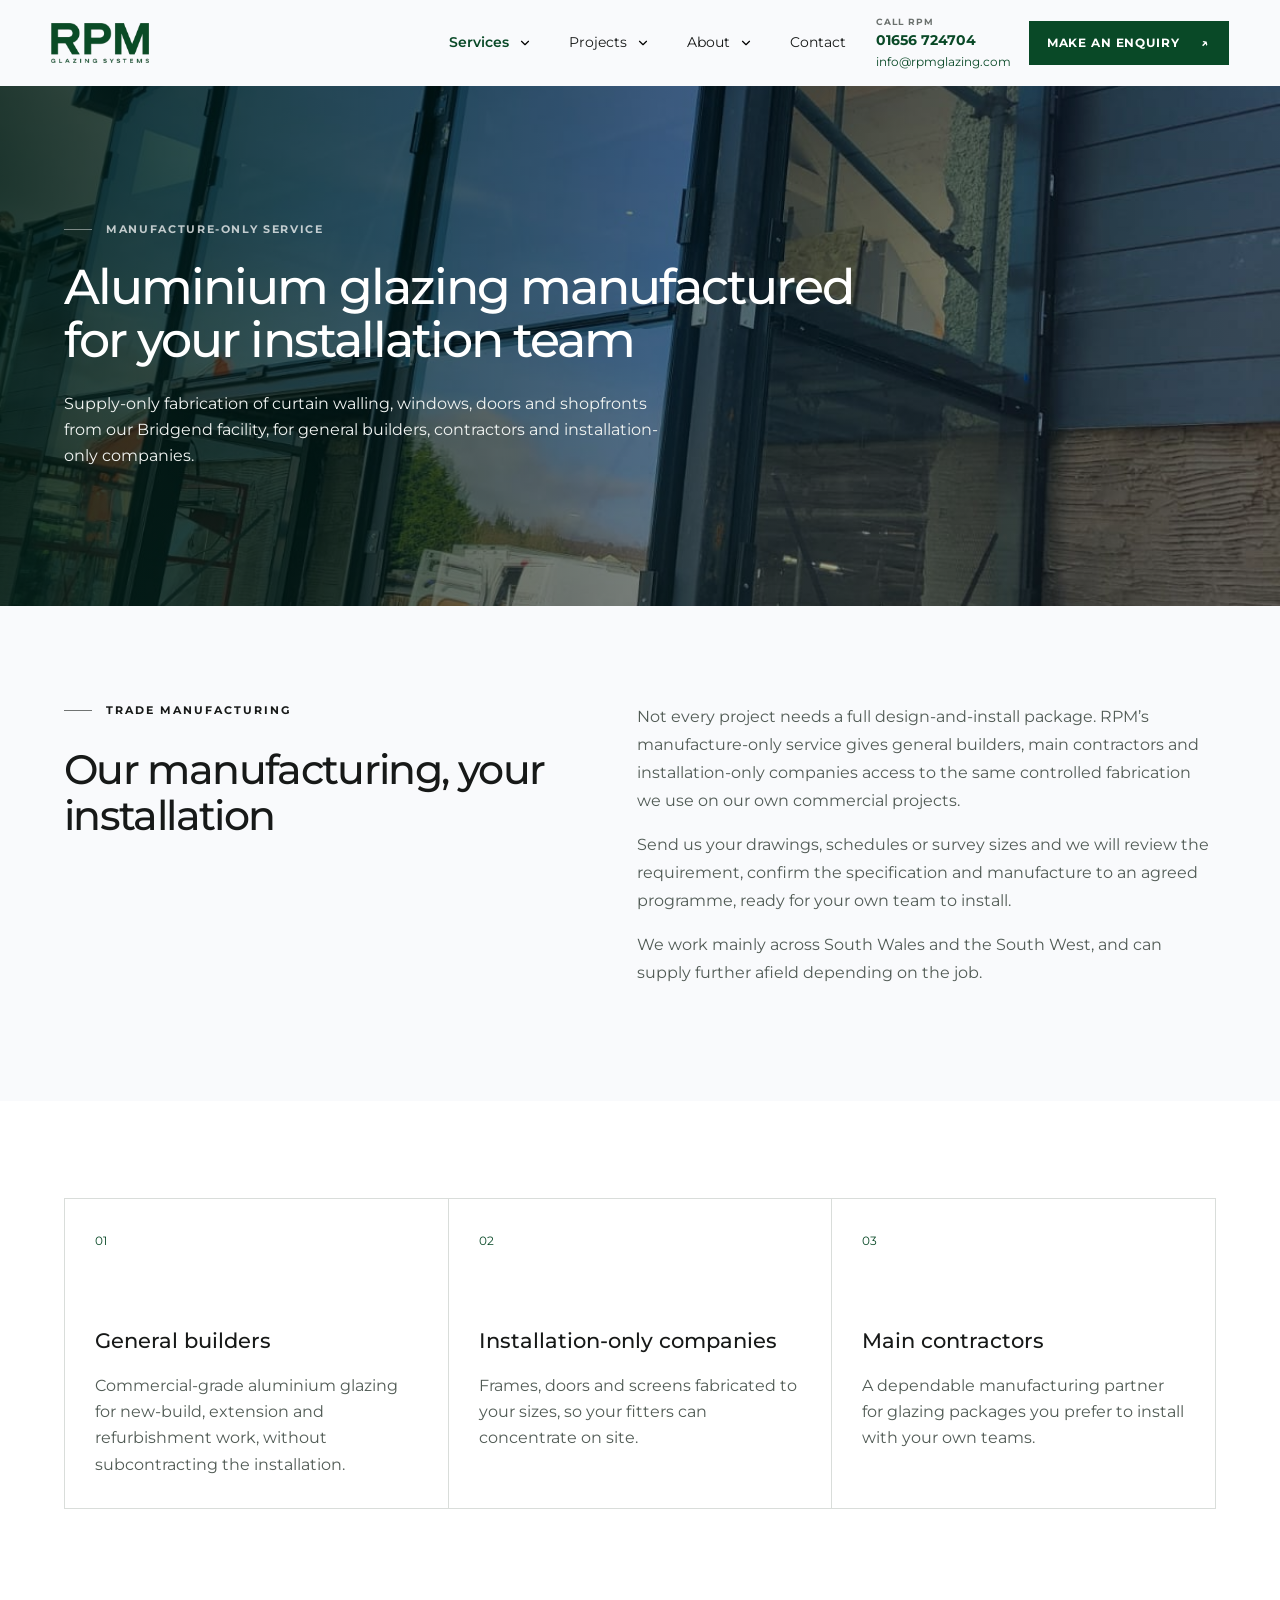
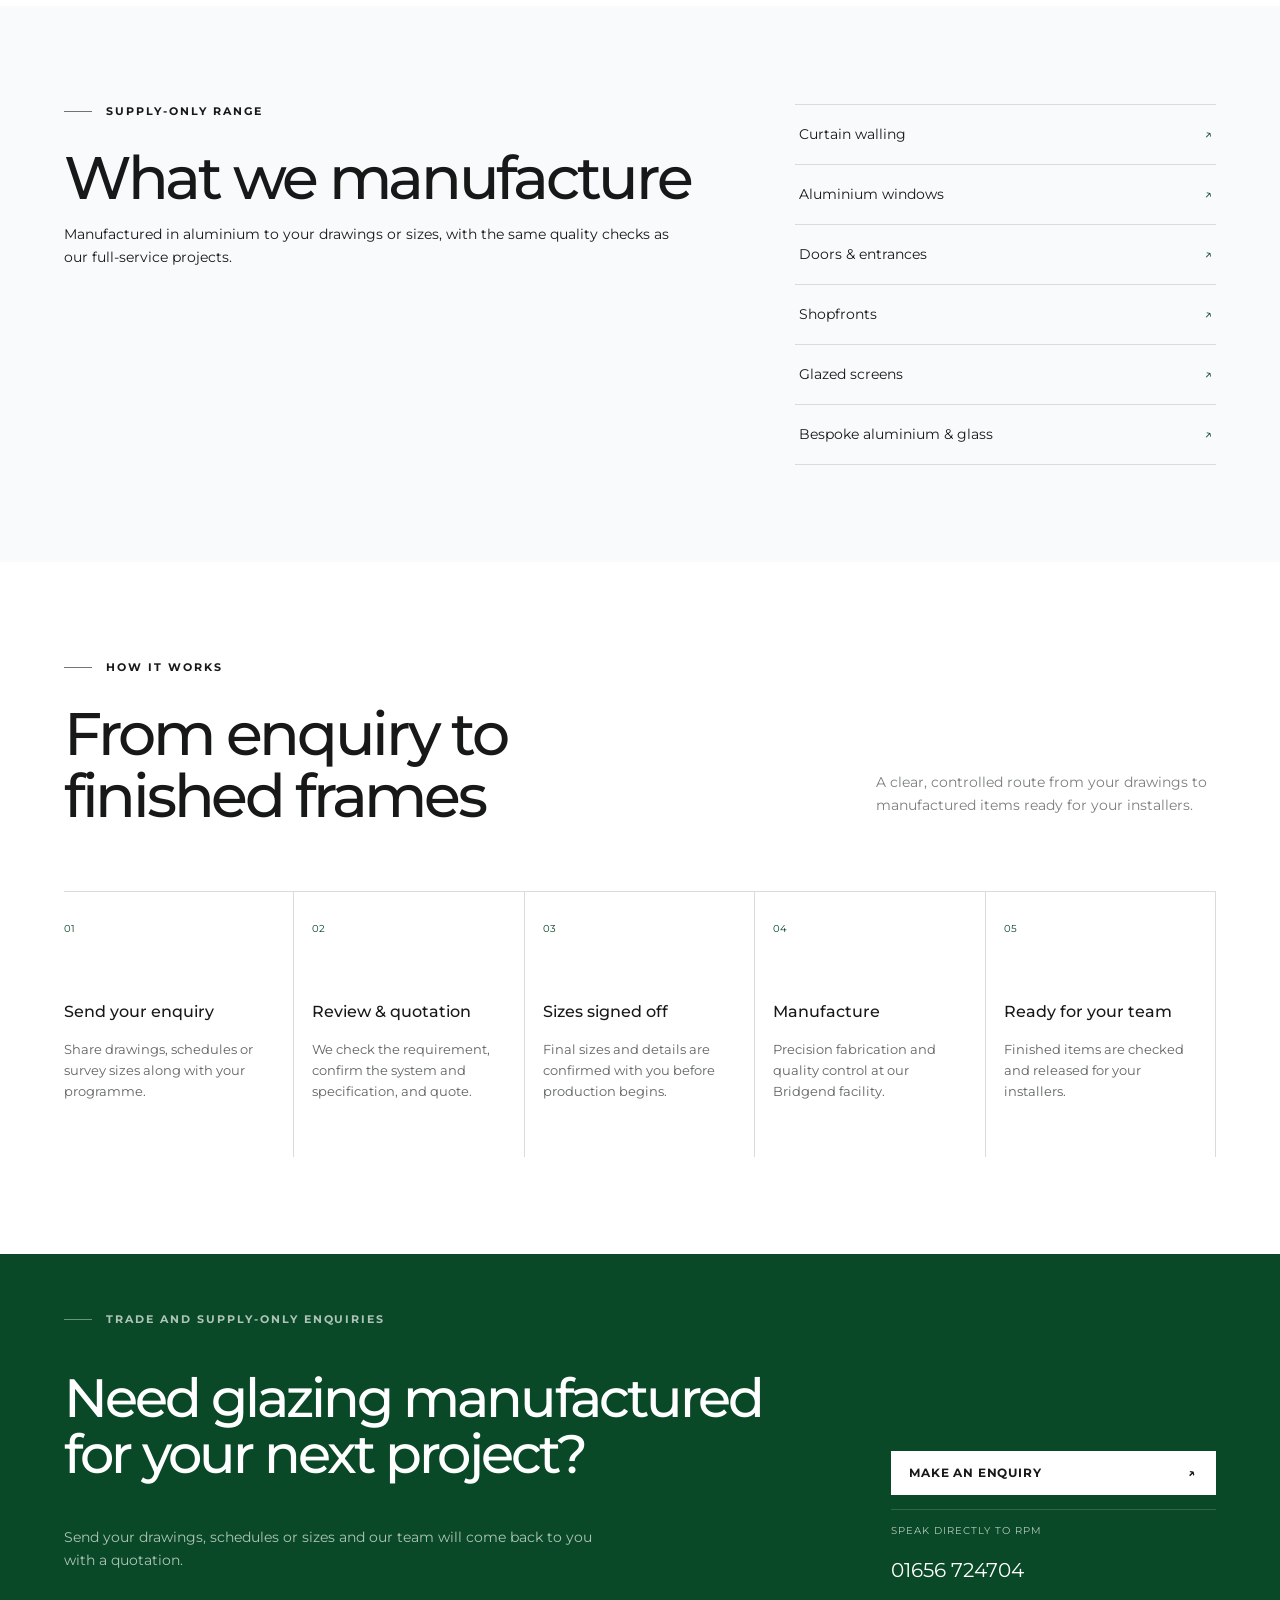
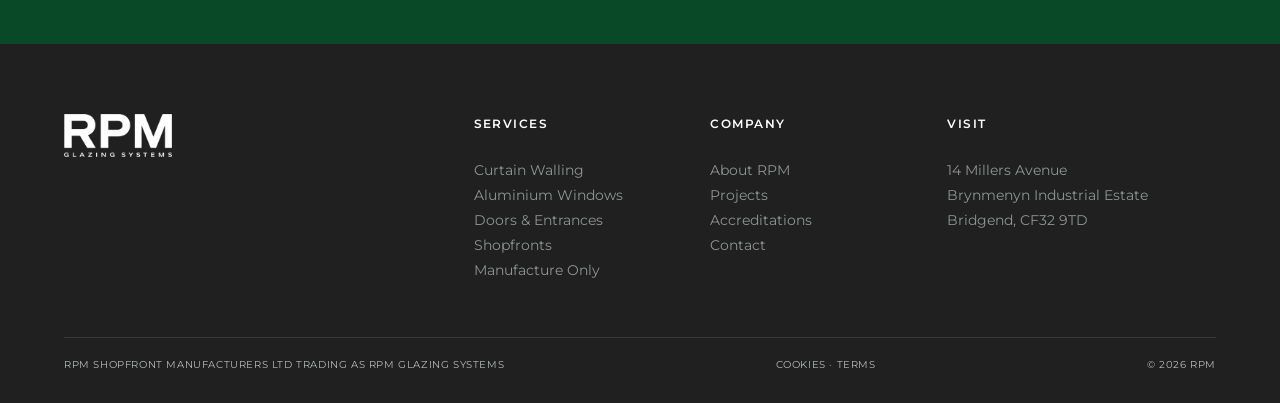
==== commit 6bc18c02: "Add Manufacture Only page to the live rpm-glazing theme Deployed to staging via the theme file edito" ====
--- a/manufacture-only/index.html
+++ b/manufacture-only/index.html
@@ -61,96 +61,117 @@
 <main id="main-content" class="rpm-shell">
     <section class="inner-hero" style="background-image:url('uploads/project-april-12-original.jpg')">
         <div class="rpm-wrap inner-hero__content">
-            <p class="rpm-eyebrow">Manufacture-only service</p>            <h1 class="rpm-title">Aluminium glazing manufactured for your installation team</h1>
-            <p>Supply-only fabrication of curtain walling, windows, doors and shopfronts from our Bridgend facility, for general builders, contractors and installation-only companies.</p>        </div>
+            <p class="rpm-eyebrow">Manufacture-only service</p>
+            <h1 class="rpm-title">Aluminium glazing manufactured for your installation team</h1>
+            <p>Supply-only fabrication of curtain walling, windows, doors and shopfronts from our Bridgend facility, for general builders, contractors and installation-only companies.</p>
+        </div>
     </section>
 
         <section class="rpm-section rpm-section--pale">
         <div class="rpm-wrap inner-intro">
             <div>
-                <p class="rpm-eyebrow">Trade manufacturing</p>                <h2 class="rpm-section-title">Our manufacturing, your installation</h2>            </div>
+                <p class="rpm-eyebrow">Trade manufacturing</p>
+                <h2 class="rpm-section-title">Our manufacturing, your installation</h2>
+            </div>
             <div class="inner-intro__body">
-                <p>Not every project needs a full design-and-install package. RPM's manufacture-only service gives general builders, main contractors and installation-only companies access to the same controlled fabrication we use on our own commercial projects.</p>
+                <p>Not every project needs a full design-and-install package. RPM’s manufacture-only service gives general builders, main contractors and installation-only companies access to the same controlled fabrication we use on our own commercial projects.</p>
 <p>Send us your drawings, schedules or survey sizes and we will review the requirement, confirm the specification and manufacture to an agreed programme, ready for your own team to install.</p>
-<p>We work mainly across South Wales and the South West, and can supply further afield depending on the job.</p>            </div>
+<p>We work mainly across South Wales and the South West, and can supply further afield depending on the job.</p>
+            </div>
         </div>
     </section>
+
+            <section class="rpm-section rpm-section--white">
+            <div class="rpm-wrap">
+                <div class="highlights-grid">
+                                            <article class="highlight">
+                            <small>01</small>
+                            <h3>General builders</h3>
+                            <p>Commercial-grade aluminium glazing for new-build, extension and refurbishment work, without subcontracting the installation.</p>
+                        </article>
+                                            <article class="highlight">
+                            <small>02</small>
+                            <h3>Installation-only companies</h3>
+                            <p>Frames, doors and screens fabricated to your sizes, so your fitters can concentrate on site.</p>
+                        </article>
+                                            <article class="highlight">
+                            <small>03</small>
+                            <h3>Main contractors</h3>
+                            <p>A dependable manufacturing partner for glazing packages you prefer to install with your own teams.</p>
+                        </article>
+                                    </div>
+            </div>
+        </section>
     
-        <section class="rpm-section rpm-section--white">
-        <div class="rpm-wrap">
-            <div class="highlights-grid">
-                                    <article class="highlight">
-                        <small>01</small>
-                        <h3>General builders</h3>
-                        <p>Commercial-grade aluminium glazing for new-build, extension and refurbishment work, without subcontracting the installation.</p>                    </article>
-                                    <article class="highlight">
-                        <small>02</small>
-                        <h3>Installation-only companies</h3>
-                        <p>Frames, doors and screens fabricated to your sizes, so your fitters can concentrate on site.</p>                    </article>
-                                    <article class="highlight">
-                        <small>03</small>
-                        <h3>Main contractors</h3>
-                        <p>A dependable manufacturing partner for glazing packages you prefer to install with your own teams.</p>                    </article>
-                            </div>
-        </div>
-    </section>
+            <section class="rpm-section rpm-section--pale">
+            <div class="rpm-wrap service-detail-grid">
+                <div>
+                    <p class="rpm-eyebrow">Supply-only range</p>
+                    <h2 class="rpm-section-title">What we manufacture</h2>
+                    <p>Manufactured in aluminium to your drawings or sizes, with the same quality checks as our full-service projects.</p>
+                </div>
+                <ul class="service-detail-list">
+                                            <li>Curtain walling</li>
+                                            <li>Aluminium windows</li>
+                                            <li>Doors &amp; entrances</li>
+                                            <li>Shopfronts</li>
+                                            <li>Glazed screens</li>
+                                            <li>Bespoke aluminium &amp; glass</li>
+                                    </ul>
+            </div>
+        </section>
     
-        <section class="rpm-section rpm-section--pale">
-        <div class="rpm-wrap service-detail-grid">
-            <div>
-                <p class="rpm-eyebrow">Supply-only range</p>                <h2 class="rpm-section-title">What we manufacture</h2>                <p>Manufactured in aluminium to your drawings or sizes, with the same quality checks as our full-service projects.</p>            </div>
-            <ul class="service-detail-list">
-                                    <li>Curtain walling</li>
-                                    <li>Aluminium windows</li>
-                                    <li>Doors &amp; entrances</li>
-                                    <li>Shopfronts</li>
-                                    <li>Glazed screens</li>
-                                    <li>Bespoke aluminium &amp; glass</li>
-                            </ul>
-        </div>
-    </section>
+            <section class="rpm-section rpm-section--white">
+            <div class="rpm-wrap">
+                <p class="rpm-eyebrow">How it works</p>
+                <div class="process-heading">
+                    <h2 class="rpm-section-title">From enquiry to finished frames</h2>
+                    <p>A clear, controlled route from your drawings to manufactured items ready for your installers.</p>
+                </div>
+                <div class="process-grid">
+                                            <article class="process-step">
+                            <small>01</small>
+                            <h3>Send your enquiry</h3>
+                            <p>Share drawings, schedules or survey sizes along with your programme.</p>
+                        </article>
+                                            <article class="process-step">
+                            <small>02</small>
+                            <h3>Review &amp; quotation</h3>
+                            <p>We check the requirement, confirm the system and specification, and quote.</p>
+                        </article>
+                                            <article class="process-step">
+                            <small>03</small>
+                            <h3>Sizes signed off</h3>
+                            <p>Final sizes and details are confirmed with you before production begins.</p>
+                        </article>
+                                            <article class="process-step">
+                            <small>04</small>
+                            <h3>Manufacture</h3>
+                            <p>Precision fabrication and quality control at our Bridgend facility.</p>
+                        </article>
+                                            <article class="process-step">
+                            <small>05</small>
+                            <h3>Ready for your team</h3>
+                            <p>Finished items are checked and released for your installers.</p>
+                        </article>
+                                    </div>
+            </div>
+        </section>
     
-        <section class="rpm-section rpm-section--white home-process">
-        <div class="rpm-wrap">
-            <p class="rpm-eyebrow">How it works</p>            <div class="process-heading">
-                <h2 class="rpm-section-title">From enquiry to finished frames</h2>                <p>A clear, controlled route from your drawings to manufactured items ready for your installers.</p>            </div>
-            <div class="process-grid">
-                                    <article class="process-step">
-                        <small>01</small>
-                        <h3>Send your enquiry</h3>
-                        <p>Share drawings, schedules or survey sizes along with your programme.</p>                    </article>
-                                    <article class="process-step">
-                        <small>02</small>
-                        <h3>Review &amp; quotation</h3>
-                        <p>We check the requirement, confirm the system and specification, and quote.</p>                    </article>
-                                    <article class="process-step">
-                        <small>03</small>
-                        <h3>Sizes signed off</h3>
-                        <p>Final sizes and details are confirmed with you before production begins.</p>                    </article>
-                                    <article class="process-step">
-                        <small>04</small>
-                        <h3>Manufacture</h3>
-                        <p>Precision fabrication and quality control at our Bridgend facility.</p>                    </article>
-                                    <article class="process-step">
-                        <small>05</small>
-                        <h3>Ready for your team</h3>
-                        <p>Finished items are checked and released for your installers.</p>                    </article>
-                            </div>
-        </div>
-    </section>
-    
-        <section class="rpm-section rpm-section--green enquiry-strip">
-        <div class="rpm-wrap enquiry-strip__inner">
-            <div>
-                <p class="rpm-eyebrow">Trade and supply-only enquiries</p>                <h2 class="rpm-section-title">Need glazing manufactured for your next project?</h2>
-                <p>Send your drawings, schedules or sizes and our team will come back to you with a quotation.</p>            </div>
-            <div class="enquiry-strip__action">
-                                    <a class="rpm-button" href="http://rpmshopfronts.itcscloud.co.uk/contact/">Make an enquiry</a>
-                                                    <small>Speak directly to RPM</small>                    <a href="tel:01656724704"><strong>01656 724704</strong></a>
-                                                    <a href="mailto:info@rpmglazing.com">info@rpmglazing.com</a>
-                            </div>
-        </div>
-    </section>
+                <section class="rpm-section rpm-section--green enquiry-strip">
+    <div class="rpm-wrap enquiry-strip__inner">
+        <div>
+            <p class="rpm-eyebrow">Trade and supply-only enquiries</p>
+            <h2 class="rpm-section-title">Need glazing manufactured for your next project?</h2>
+            <p>Send your drawings, schedules or sizes and our team will come back to you with a quotation.</p>
+        </div>
+        <div class="enquiry-strip__action">
+            <a class="rpm-button" href="http://rpmshopfronts.itcscloud.co.uk/contact/">Make an enquiry</a>
+            <small>Speak directly to RPM</small>
+            <a href="tel:01656724704"><strong>01656 724704</strong></a>
+        </div>
+    </div>
+</section>
     </main>
 <footer class="site-footer rpm-shell">
     <div class="site-footer__grid">
